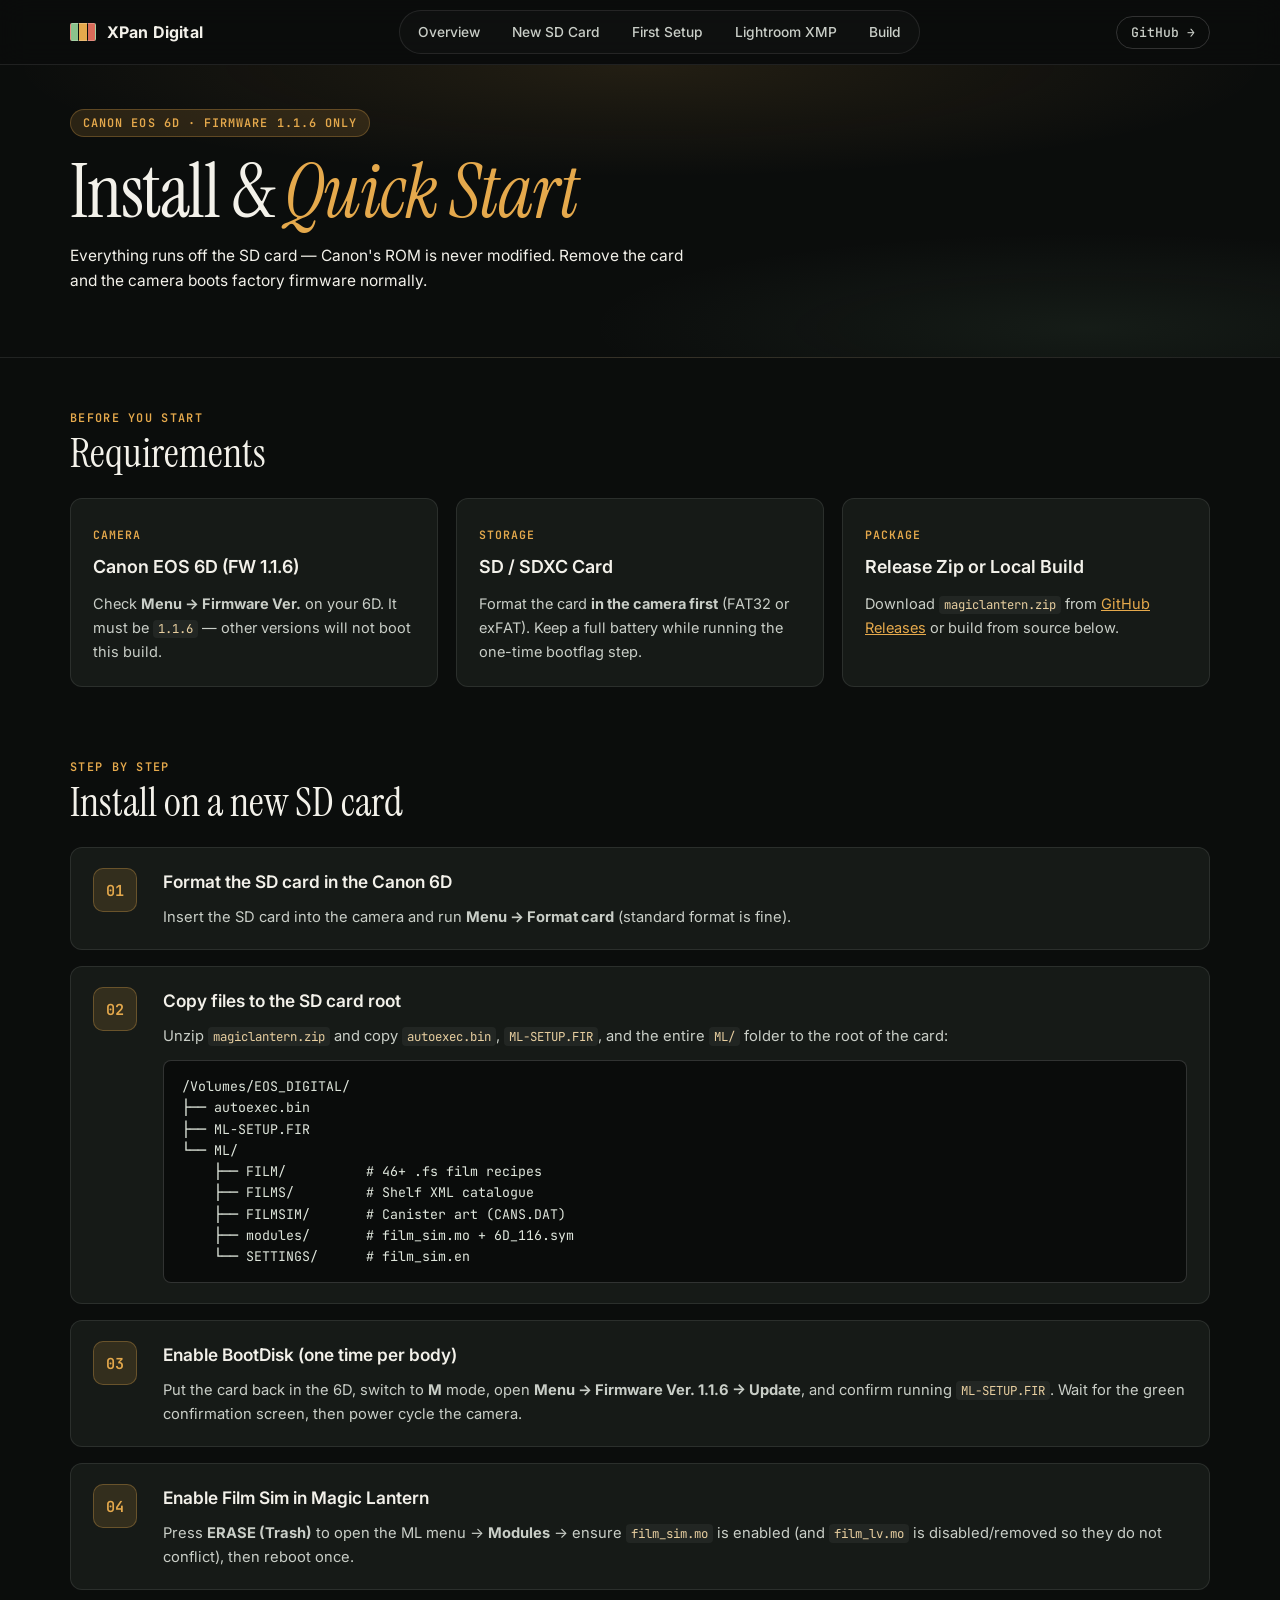
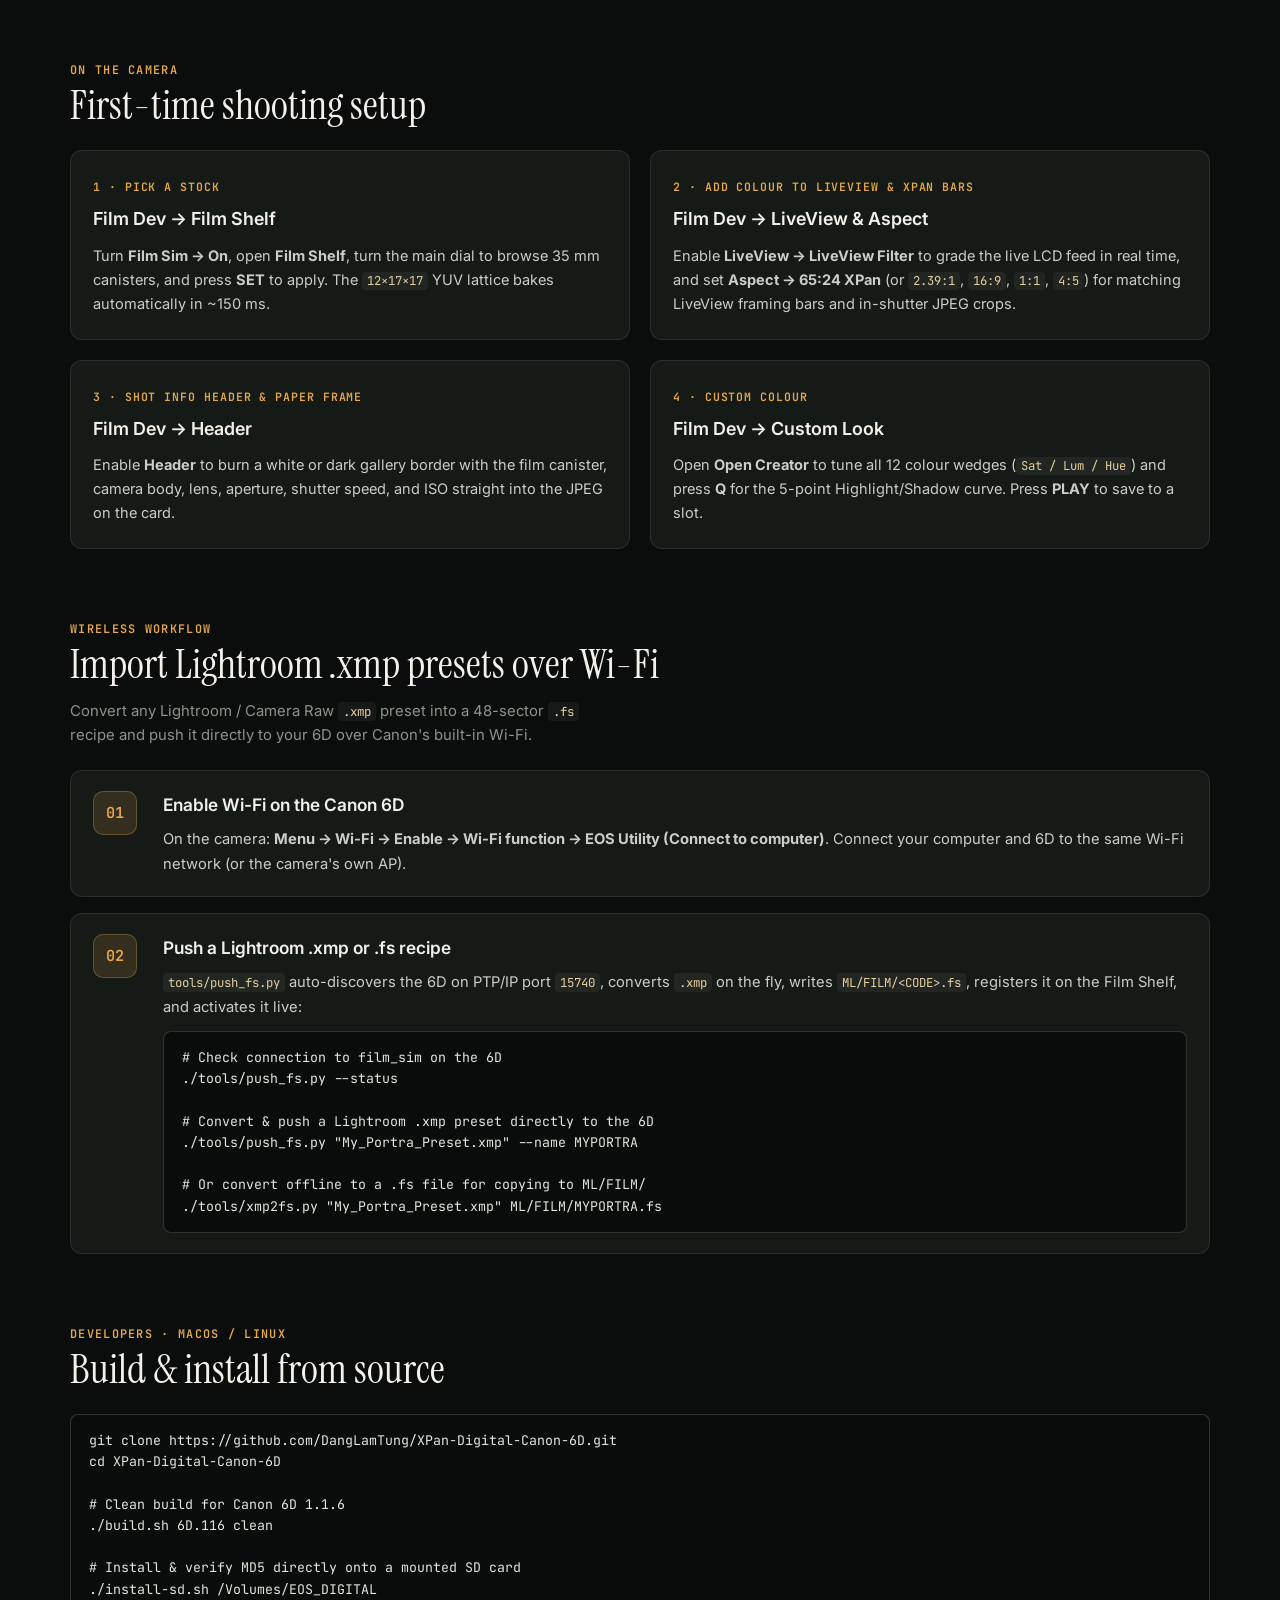
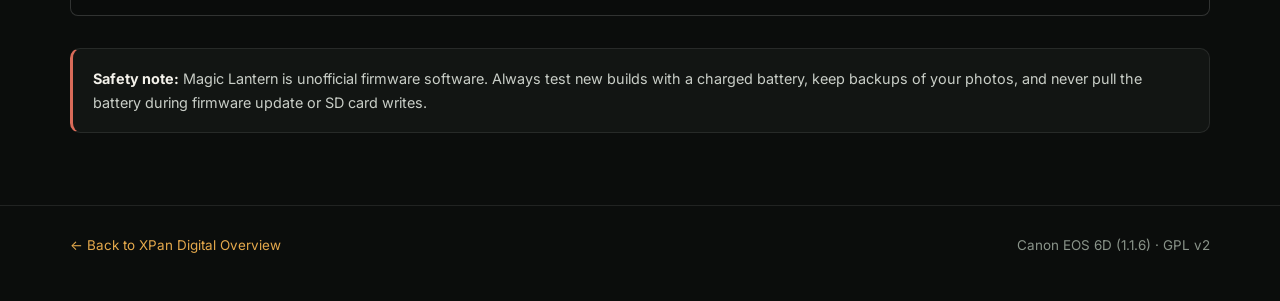
==== docs/install.html @ 3c300c7f "Calibrate 17 color .fs stocks via 12x17x17 lattice (101 frames) & redesign docs promo site" ====
<!doctype html>
<html lang="en">
<head>
<meta charset="utf-8">
<meta name="viewport" content="width=device-width,initial-scale=1">
<title>Install Guide — XPan Digital for Canon EOS 6D</title>
<meta name="description" content="Step-by-step installation guide for XPan Digital (Magic Lantern film_sim) on Canon EOS 6D firmware 1.1.6, plus Lightroom XMP Wi-Fi push.">
<link rel="preconnect" href="https://fonts.googleapis.com">
<link rel="preconnect" href="https://fonts.gstatic.com" crossorigin>
<link href="https://fonts.googleapis.com/css2?family=Instrument+Serif:ital@0;1&family=Inter:wght@400;500;600;700&family=JetBrains+Mono:wght@400;500;600&display=swap" rel="stylesheet">
<link rel="stylesheet" href="style.css">
</head>
<body>

<header>
  <div class="wrap top">
    <a class="identity" href="index.html"><span class="mark"></span>XPan Digital</a>
    <nav class="nav-links" aria-label="sections">
      <a href="index.html">Overview</a>
      <a href="#new-card">New SD Card</a>
      <a href="#setup">First Setup</a>
      <a href="#xmp-wifi">Lightroom XMP</a>
      <a href="#build">Build</a>
    </nav>
    <a class="gh-pill" href="https://github.com/DangLamTung/XPan-Digital-Canon-6D">GitHub →</a>
  </div>
</header>

<section class="hero" style="padding:44px 0 48px">
  <div class="wrap">
    <p class="eyebrow">Canon EOS 6D · Firmware 1.1.6 Only</p>
    <h1>Install &amp; <em>Quick Start</em></h1>
    <p class="summary" style="max-width:40rem;margin-top:14px">
      Everything runs off the SD card — Canon's ROM is never modified. Remove the
      card and the camera boots factory firmware normally.
    </p>
  </div>
</section>

<main class="wrap">
  <!-- ── Requirements ─────────────────────────────────────── -->
  <section id="requirements">
    <div class="section-head">
      <div>
        <p class="section-kicker">Before You Start</p>
        <h2>Requirements</h2>
      </div>
    </div>
    <div class="arch-grid">
      <article class="arch-card">
        <span class="tag">Camera</span>
        <h3>Canon EOS 6D (FW 1.1.6)</h3>
        <p>Check <b>Menu → Firmware Ver.</b> on your 6D. It must be <code>1.1.6</code> — other versions will not boot this build.</p>
      </article>
      <article class="arch-card">
        <span class="tag">Storage</span>
        <h3>SD / SDXC Card</h3>
        <p>Format the card <b>in the camera first</b> (FAT32 or exFAT). Keep a full battery while running the one-time bootflag step.</p>
      </article>
      <article class="arch-card">
        <span class="tag">Package</span>
        <h3>Release Zip or Local Build</h3>
        <p>Download <code>magiclantern.zip</code> from <a href="https://github.com/DangLamTung/XPan-Digital-Canon-6D/releases" style="color:var(--amber);text-decoration:underline">GitHub Releases</a> or build from source below.</p>
      </article>
    </div>
  </section>

  <!-- ── Step-by-Step New Card ────────────────────────────── -->
  <section id="new-card">
    <div class="section-head">
      <div>
        <p class="section-kicker">Step by Step</p>
        <h2>Install on a new SD card</h2>
      </div>
    </div>

    <div class="step-list">
      <div class="step-card">
        <div class="step-num">01</div>
        <div>
          <h3>Format the SD card in the Canon 6D</h3>
          <p>Insert the SD card into the camera and run <b>Menu → Format card</b> (standard format is fine).</p>
        </div>
      </div>

      <div class="step-card">
        <div class="step-num">02</div>
        <div>
          <h3>Copy files to the SD card root</h3>
          <p>Unzip <code>magiclantern.zip</code> and copy <code>autoexec.bin</code>, <code>ML-SETUP.FIR</code>, and the entire <code>ML/</code> folder to the root of the card:</p>
          <pre class="code-block">/Volumes/EOS_DIGITAL/
├── autoexec.bin
├── ML-SETUP.FIR
└── ML/
    ├── FILM/          # 46+ .fs film recipes
    ├── FILMS/         # Shelf XML catalogue
    ├── FILMSIM/       # Canister art (CANS.DAT)
    ├── modules/       # film_sim.mo + 6D_116.sym
    └── SETTINGS/      # film_sim.en</pre>
        </div>
      </div>

      <div class="step-card">
        <div class="step-num">03</div>
        <div>
          <h3>Enable BootDisk (one time per body)</h3>
          <p>Put the card back in the 6D, switch to <b>M</b> mode, open <b>Menu → Firmware Ver. 1.1.6 → Update</b>, and confirm running <code>ML-SETUP.FIR</code>. Wait for the green confirmation screen, then power cycle the camera.</p>
        </div>
      </div>

      <div class="step-card">
        <div class="step-num">04</div>
        <div>
          <h3>Enable Film Sim in Magic Lantern</h3>
          <p>Press <b>ERASE (Trash)</b> to open the ML menu → <b>Modules</b> → ensure <code>film_sim.mo</code> is enabled (and <code>film_lv.mo</code> is disabled/removed so they do not conflict), then reboot once.</p>
        </div>
      </div>
    </div>
  </section>

  <!-- ── First-Time Camera Setup ──────────────────────────── -->
  <section id="setup">
    <div class="section-head">
      <div>
        <p class="section-kicker">On The Camera</p>
        <h2>First-time shooting setup</h2>
      </div>
    </div>

    <div class="two-col">
      <article class="arch-card">
        <span class="tag">1 · Pick a Stock</span>
        <h3>Film Dev → Film Shelf</h3>
        <p>Turn <b>Film Sim → On</b>, open <b>Film Shelf</b>, turn the main dial to browse 35 mm canisters, and press <b>SET</b> to apply. The <code>12×17×17</code> YUV lattice bakes automatically in ~150 ms.</p>
      </article>

      <article class="arch-card">
        <span class="tag">2 · Add Colour to LiveView &amp; XPan Bars</span>
        <h3>Film Dev → LiveView &amp; Aspect</h3>
        <p>Enable <b>LiveView → LiveView Filter</b> to grade the live LCD feed in real time, and set <b>Aspect → 65:24 XPan</b> (or <code>2.39:1</code>, <code>16:9</code>, <code>1:1</code>, <code>4:5</code>) for matching LiveView framing bars and in-shutter JPEG crops.</p>
      </article>

      <article class="arch-card">
        <span class="tag">3 · Shot Info Header &amp; Paper Frame</span>
        <h3>Film Dev → Header</h3>
        <p>Enable <b>Header</b> to burn a white or dark gallery border with the film canister, camera body, lens, aperture, shutter speed, and ISO straight into the JPEG on the card.</p>
      </article>

      <article class="arch-card">
        <span class="tag">4 · Custom Colour</span>
        <h3>Film Dev → Custom Look</h3>
        <p>Open <b>Open Creator</b> to tune all 12 colour wedges (<code>Sat / Lum / Hue</code>) and press <b>Q</b> for the 5-point Highlight/Shadow curve. Press <b>PLAY</b> to save to a slot.</p>
      </article>
    </div>
  </section>

  <!-- ── Lightroom XMP & Wi-Fi Push ───────────────────────── -->
  <section id="xmp-wifi">
    <div class="section-head">
      <div>
        <p class="section-kicker">Wireless Workflow</p>
        <h2>Import Lightroom .xmp presets over Wi-Fi</h2>
      </div>
      <p class="section-sub">
        Convert any Lightroom / Camera Raw <code>.xmp</code> preset into a 48-sector
        <code>.fs</code> recipe and push it directly to your 6D over Canon's built-in Wi-Fi.
      </p>
    </div>

    <div class="step-list">
      <div class="step-card">
        <div class="step-num">01</div>
        <div>
          <h3>Enable Wi-Fi on the Canon 6D</h3>
          <p>On the camera: <b>Menu → Wi-Fi → Enable → Wi-Fi function → EOS Utility (Connect to computer)</b>. Connect your computer and 6D to the same Wi-Fi network (or the camera's own AP).</p>
        </div>
      </div>

      <div class="step-card">
        <div class="step-num">02</div>
        <div>
          <h3>Push a Lightroom .xmp or .fs recipe</h3>
          <p><code>tools/push_fs.py</code> auto-discovers the 6D on PTP/IP port <code>15740</code>, converts <code>.xmp</code> on the fly, writes <code>ML/FILM/&lt;CODE&gt;.fs</code>, registers it on the Film Shelf, and activates it live:</p>
          <pre class="code-block"># Check connection to film_sim on the 6D
./tools/push_fs.py --status

# Convert &amp; push a Lightroom .xmp preset directly to the 6D
./tools/push_fs.py "My_Portra_Preset.xmp" --name MYPORTRA

# Or convert offline to a .fs file for copying to ML/FILM/
./tools/xmp2fs.py "My_Portra_Preset.xmp" ML/FILM/MYPORTRA.fs</pre>
        </div>
      </div>
    </div>
  </section>

  <!-- ── Build From Source ────────────────────────────────── -->
  <section id="build">
    <div class="section-head">
      <div>
        <p class="section-kicker">Developers · macOS / Linux</p>
        <h2>Build &amp; install from source</h2>
      </div>
    </div>
    <pre class="code-block">git clone https://github.com/DangLamTung/XPan-Digital-Canon-6D.git
cd XPan-Digital-Canon-6D

# Clean build for Canon 6D 1.1.6
./build.sh 6D.116 clean

# Install &amp; verify MD5 directly onto a mounted SD card
./install-sd.sh /Volumes/EOS_DIGITAL</pre>

    <div class="note-box">
      <b>Safety note:</b> Magic Lantern is unofficial firmware software. Always test
      new builds with a charged battery, keep backups of your photos, and never pull
      the battery during firmware update or SD card writes.
    </div>
  </section>
</main>

<footer>
  <div class="wrap foot-inner">
    <span><a href="index.html" style="color:var(--amber)">← Back to XPan Digital Overview</a></span>
    <span>Canon EOS 6D (1.1.6) · GPL v2</span>
  </div>
</footer>

</body>
</html>
---- docs/style.css ----
:root {
  color-scheme: dark;
  --bg: #0b0d0c;
  --bg-elev: #121513;
  --bg-card: #161a17;
  --bg-card-hover: #1b201c;
  --ink: #f3f1ea;
  --ink-soft: #c9cec7;
  --muted: #8a948a;
  --line: rgba(255, 255, 255, 0.09);
  --line-strong: rgba(255, 255, 255, 0.16);
  --amber: #e5a94c;
  --amber-soft: rgba(229, 169, 76, 0.14);
  --sage: #7fb38a;
  --sage-soft: rgba(127, 179, 138, 0.14);
  --coral: #d96b59;
  --cyan: #6fa8b8;
  --mono: "JetBrains Mono", ui-monospace, "SF Mono", Menlo, Consolas, monospace;
  --serif: "Instrument Serif", Georgia, "Times New Roman", serif;
  --sans: "Inter", -apple-system, BlinkMacSystemFont, "Segoe UI", sans-serif;
}

* { box-sizing: border-box; }

html { scroll-behavior: smooth; }

body {
  margin: 0;
  background: var(--bg);
  color: var(--ink);
  font: 15.5px/1.65 var(--sans);
  -webkit-font-smoothing: antialiased;
}

a { color: inherit; text-decoration: none; }
a:focus-visible, button:focus-visible {
  outline: 2px solid var(--amber);
  outline-offset: 3px;
}

.wrap {
  width: min(1140px, calc(100% - 6vw));
  margin-inline: auto;
}

/* ── Header ─────────────────────────────────────────────── */
header {
  position: sticky;
  top: 0;
  z-index: 40;
  background: rgba(11, 13, 12, 0.84);
  backdrop-filter: blur(14px);
  -webkit-backdrop-filter: blur(14px);
  border-bottom: 1px solid var(--line);
}

.top {
  display: flex;
  align-items: center;
  justify-content: space-between;
  gap: 16px;
  min-height: 64px;
}

.identity {
  display: flex;
  align-items: center;
  gap: 11px;
  font-weight: 700;
  font-size: 1rem;
  letter-spacing: 0.01em;
}

.mark {
  width: 26px;
  height: 18px;
  border-radius: 2px;
  border: 1px solid rgba(255,255,255,0.22);
  background: linear-gradient(
    90deg,
    #8bc28c 0 30%,
    transparent 30% 35%,
    #e5a94c 35% 65%,
    transparent 65% 70%,
    #d96b59 70% 100%
  );
}

.nav-links {
  display: flex;
  align-items: center;
  gap: 4px;
  padding: 4px;
  border: 1px solid var(--line);
  border-radius: 999px;
  background: rgba(255,255,255,0.02);
}

.nav-links a {
  padding: 6px 14px;
  border-radius: 999px;
  font-size: 0.86rem;
  font-weight: 500;
  color: var(--ink-soft);
  transition: background 0.15s, color 0.15s;
}

.nav-links a:hover {
  color: var(--ink);
  background: rgba(255,255,255,0.06);
}

.gh-pill {
  display: inline-flex;
  align-items: center;
  gap: 7px;
  padding: 7px 14px;
  border-radius: 999px;
  border: 1px solid var(--line-strong);
  font: 500 0.82rem var(--mono);
  color: var(--ink-soft);
  transition: border-color 0.15s, color 0.15s, background 0.15s;
}

.gh-pill:hover {
  border-color: var(--amber);
  color: var(--ink);
  background: var(--amber-soft);
}

/* ── Hero ───────────────────────────────────────────────── */
.hero {
  position: relative;
  overflow: hidden;
  padding: 56px 0 68px;
  background:
    radial-gradient(ellipse 70% 55% at 50% 0%, rgba(229, 169, 76, 0.11), transparent 70%),
    radial-gradient(ellipse 60% 50% at 85% 90%, rgba(127, 179, 138, 0.09), transparent 65%),
    var(--bg);
  border-bottom: 1px solid var(--line);
}

.hero-top {
  display: grid;
  grid-template-columns: 1.15fr 0.85fr;
  gap: 36px;
  align-items: end;
  margin-bottom: 34px;
}

.eyebrow {
  display: inline-flex;
  align-items: center;
  gap: 8px;
  padding: 5px 12px;
  border-radius: 999px;
  background: var(--amber-soft);
  border: 1px solid rgba(229, 169, 76, 0.28);
  font: 600 0.74rem var(--mono);
  letter-spacing: 0.09em;
  text-transform: uppercase;
  color: var(--amber);
  margin: 0 0 18px;
}

h1 {
  font-family: var(--serif);
  font-weight: 400;
  font-size: clamp(2.8rem, 6vw, 4.7rem);
  line-height: 0.98;
  letter-spacing: -0.02em;
  margin: 0;
  color: var(--ink);
}

h1 em {
  font-style: italic;
  color: var(--amber);
}

.hero-copy p.summary {
  margin: 0 0 22px;
  color: var(--ink-soft);
  font-size: 1rem;
  line-height: 1.72;
}

.hero-actions {
  display: flex;
  flex-wrap: wrap;
  gap: 10px;
}

.btn {
  display: inline-flex;
  align-items: center;
  gap: 8px;
  padding: 11px 18px;
  border-radius: 8px;
  font-size: 0.9rem;
  font-weight: 600;
  transition: transform 0.12s, background 0.15s, border-color 0.15s;
}

.btn-primary {
  background: var(--amber);
  color: #14110b;
  border: 1px solid var(--amber);
}

.btn-primary:hover {
  background: #f0b85f;
  transform: translateY(-1px);
}

.btn-ghost {
  background: rgba(255,255,255,0.04);
  color: var(--ink);
  border: 1px solid var(--line-strong);
}

.btn-ghost:hover {
  background: rgba(255,255,255,0.09);
  border-color: rgba(255,255,255,0.28);
}

/* ── 35mm Panoramic Film Strip Hero Frame ───────────────── */
.film-strip {
  background: #0d0f0e;
  border: 1px solid rgba(255, 255, 255, 0.13);
  border-radius: 10px;
  padding: 12px 16px;
  box-shadow:
    0 24px 70px rgba(0, 0, 0, 0.65),
    0 0 0 1px rgba(229, 169, 76, 0.08);
}

.sprockets {
  display: flex;
  align-items: center;
  justify-content: space-between;
  gap: 12px;
  margin: 2px 0;
}

.sprocket-bar {
  flex: 1;
  height: 10px;
  background: repeating-linear-gradient(
    90deg,
    rgba(243, 241, 234, 0.15) 0 14px,
    transparent 14px 28px
  );
  border-radius: 2px;
}

.edge-code {
  font: 600 0.7rem var(--mono);
  letter-spacing: 0.12em;
  color: var(--amber);
  opacity: 0.85;
  white-space: nowrap;
}

.film-frame {
  position: relative;
  margin: 10px 0;
  border-radius: 3px;
  overflow: hidden;
  background: #000;
  cursor: zoom-in;
}

.film-frame img {
  display: block;
  width: 100%;
  height: auto;
  transition: transform 0.35s ease;
}

.film-frame:hover img {
  transform: scale(1.012);
}

.film-meta {
  display: flex;
  flex-wrap: wrap;
  justify-content: space-between;
  gap: 8px 20px;
  margin-top: 10px;
  font: 500 0.78rem var(--mono);
  color: var(--muted);
}

.film-meta b { color: var(--ink-soft); font-weight: 600; }

/* ── Spec Strip ─────────────────────────────────────────── */
.stats-grid {
  display: grid;
  grid-template-columns: repeat(4, 1fr);
  gap: 14px;
  margin-top: 26px;
}

.stat-card {
  background: var(--bg-card);
  border: 1px solid var(--line);
  border-radius: 10px;
  padding: 16px 18px;
}

.stat-val {
  font: 600 1.35rem var(--mono);
  color: var(--ink);
  letter-spacing: -0.02em;
}

.stat-val span { color: var(--amber); }

.stat-lbl {
  margin-top: 4px;
  font-size: 0.82rem;
  color: var(--muted);
}

/* ── Sections ───────────────────────────────────────────── */
main { padding: 52px 0 72px; }

.section-head {
  display: flex;
  align-items: flex-end;
  justify-content: space-between;
  flex-wrap: wrap;
  gap: 12px 24px;
  margin-bottom: 22px;
}

.section-kicker {
  font: 600 0.74rem var(--mono);
  letter-spacing: 0.11em;
  text-transform: uppercase;
  color: var(--amber);
  margin: 0 0 6px;
}

.section-head h2 {
  font-family: var(--serif);
  font-weight: 400;
  font-size: clamp(1.9rem, 3.2vw, 2.55rem);
  line-height: 1.08;
  margin: 0;
}

.section-sub {
  margin: 0;
  max-width: 34rem;
  color: var(--muted);
  font-size: 0.93rem;
}

section + section { margin-top: 72px; }

/* ── Gallery Cards ──────────────────────────────────────── */
.gallery-stack {
  display: grid;
  gap: 20px;
}

.photo-card {
  margin: 0;
  background: var(--bg-card);
  border: 1px solid var(--line);
  border-radius: 12px;
  overflow: hidden;
  transition: border-color 0.2s;
}

.photo-card:hover { border-color: var(--line-strong); }

.photo-card img {
  display: block;
  width: 100%;
  height: auto;
  cursor: zoom-in;
}

.photo-cap {
  display: flex;
  flex-wrap: wrap;
  justify-content: space-between;
  align-items: center;
  gap: 8px 16px;
  padding: 13px 18px;
  border-top: 1px solid var(--line);
  font-size: 0.86rem;
  color: var(--ink-soft);
}

.photo-cap code {
  font: 500 0.78rem var(--mono);
  color: var(--amber);
  background: var(--amber-soft);
  padding: 2px 8px;
  border-radius: 4px;
}

.two-col {
  display: grid;
  grid-template-columns: 1fr 1fr;
  gap: 20px;
}

.three-col {
  display: grid;
  grid-template-columns: repeat(3, 1fr);
  gap: 18px;
}

.highlight-card {
  background: linear-gradient(180deg, rgba(255, 255, 255, 0.035) 0%, var(--bg-card) 100%);
  border: 1px solid var(--line-strong);
  border-radius: 12px;
  padding: 22px;
  transition: border-color 0.2s, transform 0.15s;
}

.highlight-card:hover {
  border-color: rgba(229, 169, 76, 0.45);
  transform: translateY(-2px);
}

.highlight-card h3 {
  margin: 12px 0 10px;
  font-size: 1.15rem;
  font-weight: 600;
  color: var(--ink);
}

.highlight-card p {
  margin: 0 0 10px;
  font-size: 0.91rem;
  color: var(--ink-soft);
  line-height: 1.66;
}

.highlight-card p:last-child { margin-bottom: 0; }

.pill-tag {
  display: inline-block;
  padding: 3px 9px;
  border-radius: 999px;
  font: 600 0.7rem var(--mono);
  letter-spacing: 0.07em;
  text-transform: uppercase;
}

.tag-sage  { background: var(--sage-soft); color: #9cd4a7; border: 1px solid rgba(127, 179, 138, 0.3); }
.tag-amber { background: var(--amber-soft); color: var(--amber); border: 1px solid rgba(229, 169, 76, 0.3); }
.tag-cyan  { background: rgba(111, 168, 184, 0.15); color: #92cde0; border: 1px solid rgba(111, 168, 184, 0.3); }
.tag-coral { background: rgba(217, 107, 89, 0.15); color: #ef9c8e; border: 1px solid rgba(217, 107, 89, 0.3); }

/* ── Evaluation Explainer ───────────────────────────────── */
.eval-grid {
  display: grid;
  grid-template-columns: 1.05fr 0.95fr;
  gap: 16px;
  margin-bottom: 20px;
}

.eval-box {
  background: var(--bg-elev);
  border: 1px solid var(--line);
  border-radius: 10px;
  padding: 16px 18px;
}

.eval-box h4 {
  margin: 0 0 8px;
  font-size: 0.92rem;
  font-weight: 600;
  color: var(--ink);
}

.eval-box p {
  margin: 0;
  font-size: 0.87rem;
  color: var(--ink-soft);
  line-height: 1.62;
}

.domain-pills {
  display: flex;
  flex-wrap: wrap;
  gap: 7px;
  margin-top: 8px;
}

.domain-pills span {
  padding: 4px 10px;
  border-radius: 6px;
  background: rgba(255, 255, 255, 0.04);
  border: 1px solid var(--line);
  font-size: 0.79rem;
  color: var(--ink-soft);
}

.domain-pills i {
  font-style: normal;
  color: var(--muted);
  font-size: 0.74rem;
}

@media (max-width: 900px) {
  .eval-grid { grid-template-columns: 1fr; }
}

/* ── Install Guide Steps & Code Blocks ──────────────────── */
.step-list {
  display: grid;
  gap: 16px;
}

.step-card {
  display: grid;
  grid-template-columns: 52px 1fr;
  gap: 18px;
  align-items: start;
  background: var(--bg-card);
  border: 1px solid var(--line);
  border-radius: 12px;
  padding: 20px 22px;
}

.step-num {
  display: flex;
  align-items: center;
  justify-content: center;
  width: 44px;
  height: 44px;
  border-radius: 10px;
  background: var(--amber-soft);
  border: 1px solid rgba(229, 169, 76, 0.3);
  font: 600 0.95rem var(--mono);
  color: var(--amber);
}

.step-card h3 {
  margin: 0 0 8px;
  font-size: 1.08rem;
  font-weight: 600;
  color: var(--ink);
}

.step-card p {
  margin: 0 0 10px;
  font-size: 0.92rem;
  color: var(--ink-soft);
}

.step-card p:last-child { margin-bottom: 0; }

.code-block {
  margin: 12px 0 0;
  padding: 15px 18px;
  border-radius: 8px;
  background: #0a0c0b;
  border: 1px solid var(--line-strong);
  font: 400 0.83rem/1.6 var(--mono);
  color: #dfe6dc;
  overflow-x: auto;
}

/* ── Camera LCD Bezel Showcase ──────────────────────────── */
.lcd-card {
  margin: 0;
  background: linear-gradient(180deg, #1b1f1c 0%, #121513 100%);
  border: 1px solid var(--line-strong);
  border-radius: 14px;
  padding: 14px;
  box-shadow: 0 18px 40px rgba(0, 0, 0, 0.45);
}

.lcd-bezel {
  border-radius: 6px;
  overflow: hidden;
  border: 2px solid #060706;
  background: #000;
}

.lcd-bezel img {
  display: block;
  width: 100%;
  height: auto;
  cursor: zoom-in;
}

.lcd-cap {
  display: flex;
  justify-content: space-between;
  align-items: center;
  gap: 10px;
  padding: 12px 4px 2px;
  font-size: 0.85rem;
  color: var(--ink-soft);
}

.lcd-cap span {
  font: 600 0.74rem var(--mono);
  color: var(--sage);
  letter-spacing: 0.06em;
  text-transform: uppercase;
}

/* ── Interactive Catalogue ──────────────────────────────── */
.filter-bar {
  display: flex;
  flex-wrap: wrap;
  gap: 8px;
  margin-bottom: 18px;
}

.filter-btn {
  appearance: none;
  cursor: pointer;
  padding: 7px 15px;
  border-radius: 999px;
  border: 1px solid var(--line-strong);
  background: var(--bg-card);
  color: var(--ink-soft);
  font: 600 0.84rem var(--sans);
  transition: background 0.15s, color 0.15s, border-color 0.15s;
}

.filter-btn span {
  margin-left: 5px;
  font: 500 0.76rem var(--mono);
  opacity: 0.72;
}

.filter-btn:hover {
  border-color: var(--amber);
  color: var(--ink);
}

.filter-btn.active {
  background: var(--amber);
  border-color: var(--amber);
  color: #14110b;
}

.table-wrap {
  background: var(--bg-card);
  border: 1px solid var(--line);
  border-radius: 12px;
  overflow: hidden;
}

table {
  width: 100%;
  border-collapse: collapse;
}

thead th {
  padding: 13px 16px;
  text-align: left;
  font: 600 0.74rem var(--mono);
  letter-spacing: 0.08em;
  text-transform: uppercase;
  color: var(--muted);
  background: rgba(255, 255, 255, 0.025);
  border-bottom: 1px solid var(--line);
}

tbody tr {
  border-bottom: 1px solid var(--line);
  transition: background 0.12s;
}

tbody tr:last-child { border-bottom: 0; }
tbody tr:hover { background: var(--bg-card-hover); }
tbody tr.hidden { display: none; }

tbody th, tbody td {
  padding: 12px 16px;
  text-align: left;
  vertical-align: middle;
}

.stock-name {
  font-weight: 600;
  color: var(--ink);
  font-size: 0.95rem;
}

.brand-tag {
  display: inline-block;
  margin-left: 8px;
  padding: 1px 7px;
  border-radius: 4px;
  font: 600 0.68rem var(--mono);
  letter-spacing: 0.05em;
  text-transform: uppercase;
  vertical-align: middle;
}

.b-kodak { background: rgba(229, 169, 76, 0.16); color: #f0be6c; }
.b-fuji  { background: rgba(127, 179, 138, 0.16); color: #9ad1a5; }
.b-cine  { background: rgba(111, 168, 184, 0.18); color: #8ec9d9; }
.b-ilford{ background: rgba(217, 107, 89, 0.16); color: #ec9283; }

.num {
  font: 500 0.9rem var(--mono);
  font-variant-numeric: tabular-nums;
  color: var(--ink-soft);
}

.num b { color: var(--ink); font-weight: 700; }

.bar-cell { width: 22%; }
.bar-track {
  height: 7px;
  border-radius: 999px;
  background: rgba(255, 255, 255, 0.07);
  overflow: hidden;
}
.bar-fill {
  height: 100%;
  border-radius: 999px;
  background: linear-gradient(90deg, var(--sage), var(--amber));
}
.bar-fill.great { background: var(--sage); }
.bar-fill.high  { background: var(--coral); }

/* ── Technical Architecture Cards ───────────────────────── */
.arch-grid {
  display: grid;
  grid-template-columns: repeat(3, 1fr);
  gap: 18px;
}

.arch-card {
  background: var(--bg-card);
  border: 1px solid var(--line);
  border-radius: 12px;
  padding: 22px;
}

.arch-card .tag {
  display: inline-block;
  font: 600 0.72rem var(--mono);
  color: var(--amber);
  letter-spacing: 0.08em;
  text-transform: uppercase;
  margin-bottom: 10px;
}

.arch-card h3 {
  margin: 0 0 10px;
  font-size: 1.12rem;
  font-weight: 600;
  color: var(--ink);
}

.arch-card p {
  margin: 0 0 10px;
  font-size: 0.91rem;
  color: var(--ink-soft);
  line-height: 1.66;
}

.arch-card p:last-child { margin-bottom: 0; }

code {
  font-family: var(--mono);
  font-size: 0.84em;
  color: #e8cfa0;
  background: rgba(255, 255, 255, 0.05);
  padding: 1px 5px;
  border-radius: 4px;
}

.research-list {
  display: grid;
  grid-template-columns: repeat(3, 1fr);
  gap: 18px;
  margin-top: 18px;
}

.note-box {
  margin-top: 32px;
  background: var(--bg-elev);
  border: 1px solid var(--line);
  border-left: 3px solid var(--coral);
  border-radius: 10px;
  padding: 18px 20px;
  color: var(--ink-soft);
  font-size: 0.9rem;
}

.note-box b { color: var(--ink); }

.chart-card {
  margin-top: 20px;
  background: #f5f7f3;
  border-radius: 12px;
  padding: 14px;
  border: 1px solid var(--line-strong);
}

.chart-card img {
  display: block;
  width: 100%;
  height: auto;
  border-radius: 6px;
}

/* ── Footer ─────────────────────────────────────────────── */
footer {
  border-top: 1px solid var(--line);
  padding: 28px 0 44px;
  color: var(--muted);
  font-size: 0.84rem;
}

.foot-inner {
  display: flex;
  flex-wrap: wrap;
  justify-content: space-between;
  gap: 12px 24px;
}

/* ── Lightbox ───────────────────────────────────────────── */
.lightbox {
  position: fixed;
  inset: 0;
  z-index: 100;
  display: none;
  align-items: center;
  justify-content: center;
  padding: 24px;
  background: rgba(6, 7, 6, 0.92);
  backdrop-filter: blur(8px);
  cursor: zoom-out;
}

.lightbox.open { display: flex; }

.lightbox img {
  max-width: 96vw;
  max-height: 92vh;
  border-radius: 6px;
  box-shadow: 0 24px 80px rgba(0, 0, 0, 0.85);
}

/* ── Responsive ─────────────────────────────────────────── */
@media (max-width: 900px) {
  .hero-top, .two-col, .three-col, .arch-grid, .research-list { grid-template-columns: 1fr; }
  .stats-grid { grid-template-columns: repeat(2, 1fr); }
}

@media (max-width: 640px) {
  .top { flex-wrap: wrap; padding: 10px 0; }
  .gh-pill { display: none; }
  .nav-links { width: 100%; justify-content: space-between; }
  .nav-links a { flex: 1; text-align: center; padding: 6px 8px; font-size: 0.8rem; }
  .bar-cell { display: none; }
  .hero { padding: 34px 0 44px; }
}
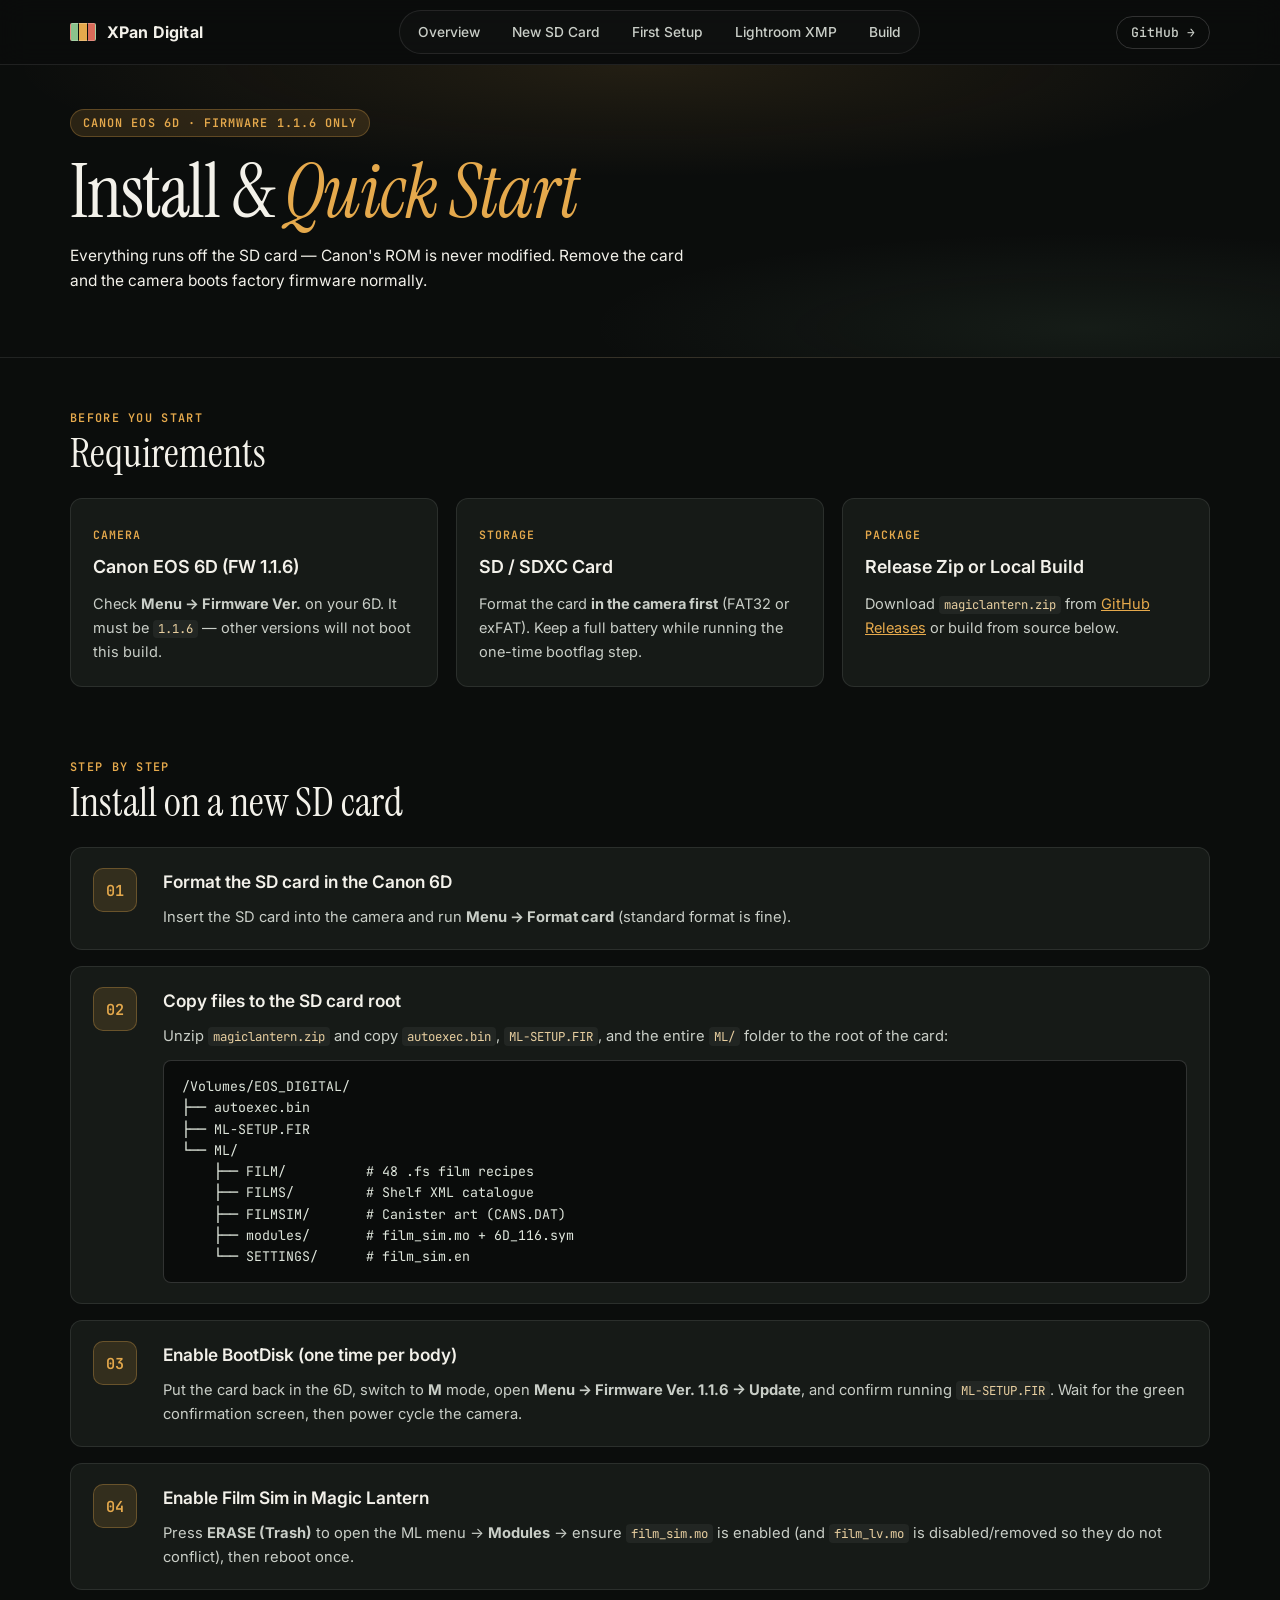
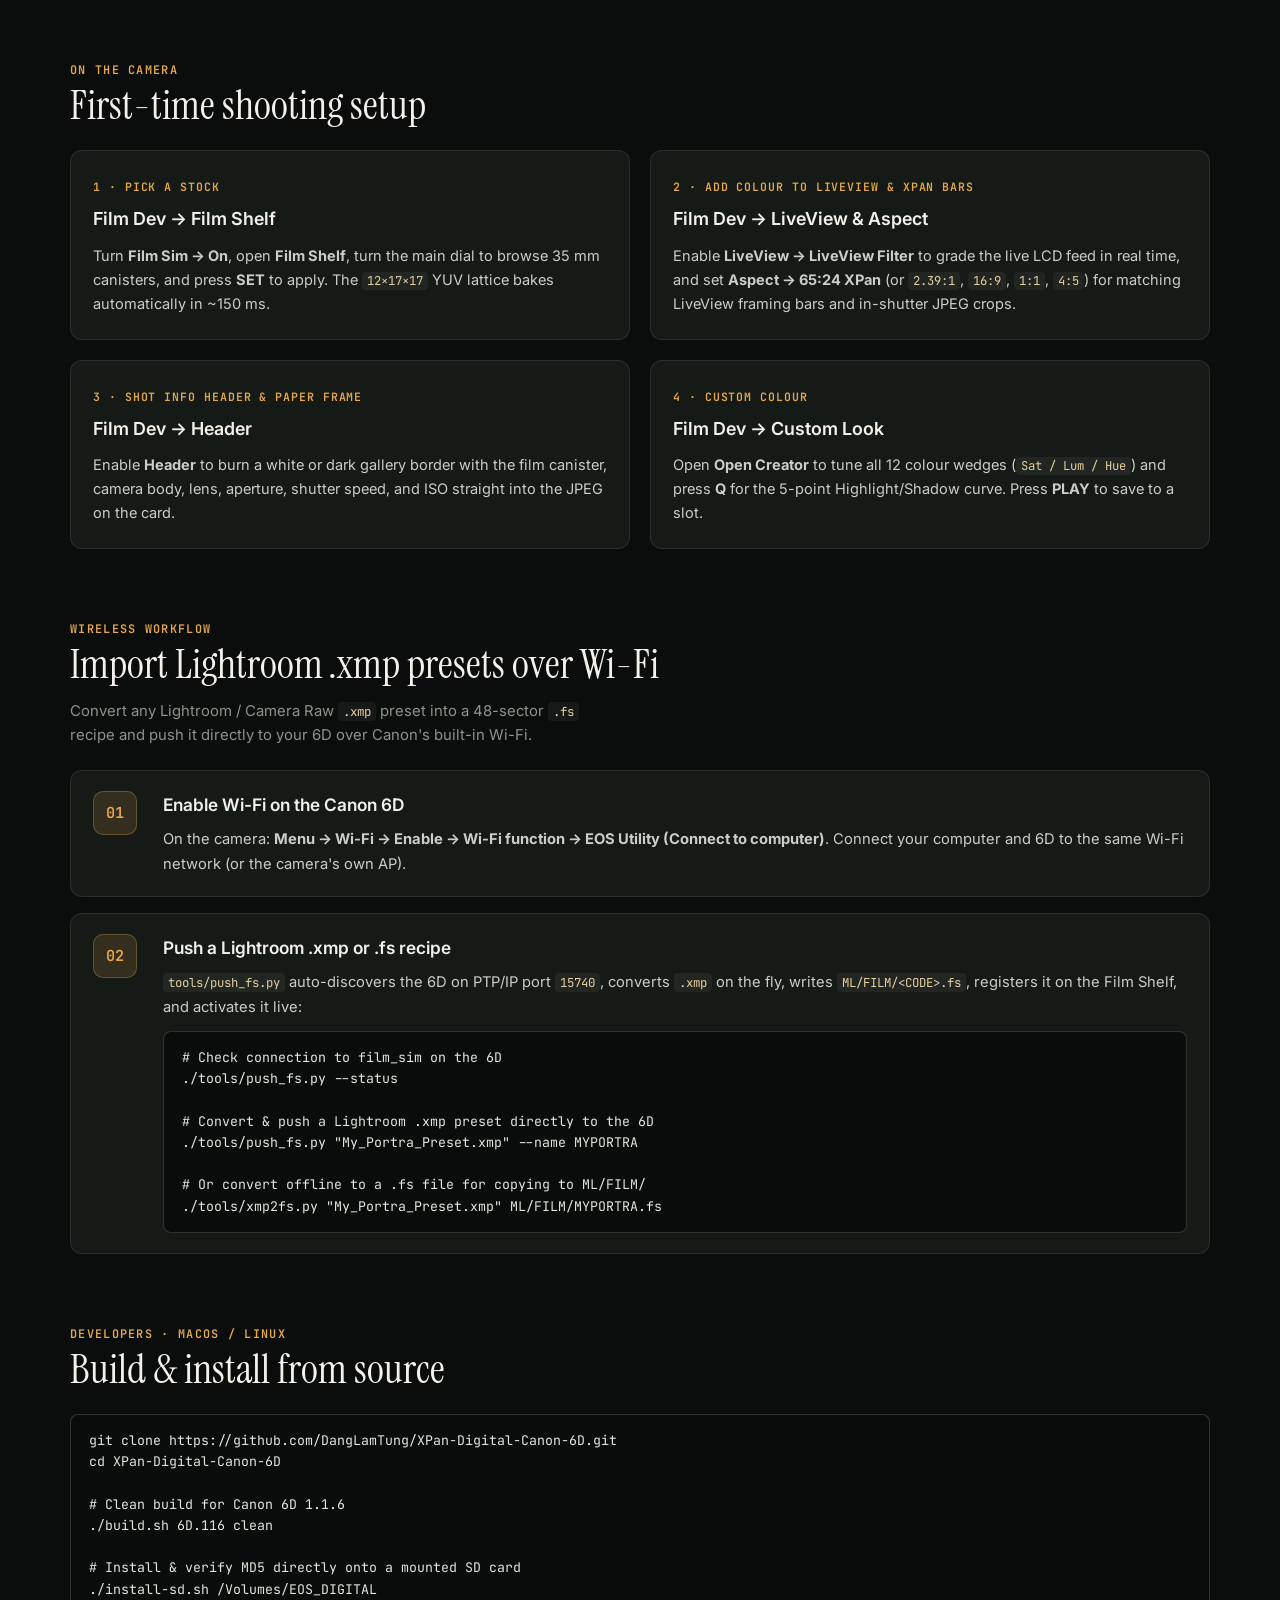
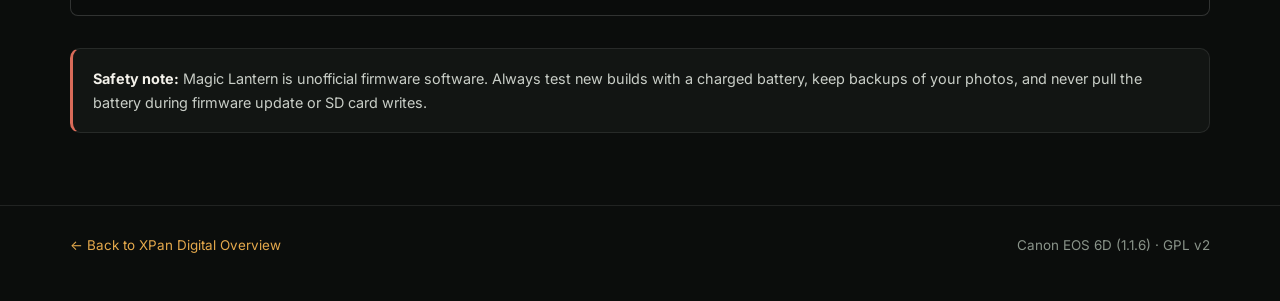
==== commit 9f7bbe69: "docs, film_table: showcase 9 Fujifilm X-Trans 4 sims, 28 EV-normalized stocks, and add PRO Neg entri" ====
--- a/docs/install.html
+++ b/docs/install.html
@@ -92,7 +92,7 @@
 ├── autoexec.bin
 ├── ML-SETUP.FIR
 └── ML/
-    ├── FILM/          # 46+ .fs film recipes
+    ├── FILM/          # 48 .fs film recipes
     ├── FILMS/         # Shelf XML catalogue
     ├── FILMSIM/       # Canister art (CANS.DAT)
     ├── modules/       # film_sim.mo + 6D_116.sym
--- a/docs/style.css
+++ b/docs/style.css
@@ -707,6 +707,18 @@
 .b-fuji  { background: rgba(127, 179, 138, 0.16); color: #9ad1a5; }
 .b-cine  { background: rgba(111, 168, 184, 0.18); color: #8ec9d9; }
 .b-ilford{ background: rgba(217, 107, 89, 0.16); color: #ec9283; }
+.b-xtrans{ background: rgba(111, 168, 184, 0.16); color: #92cde0; }
+
+.stock-file {
+  font: 500 0.8rem var(--mono);
+  color: var(--muted);
+}
+
+tr[data-fuji] { cursor: pointer; }
+tr[data-fuji].active-row {
+  background: rgba(229, 169, 76, 0.09);
+}
+tr[data-fuji].active-row .stock-name { color: var(--amber); }
 
 .num {
   font: 500 0.9rem var(--mono);
